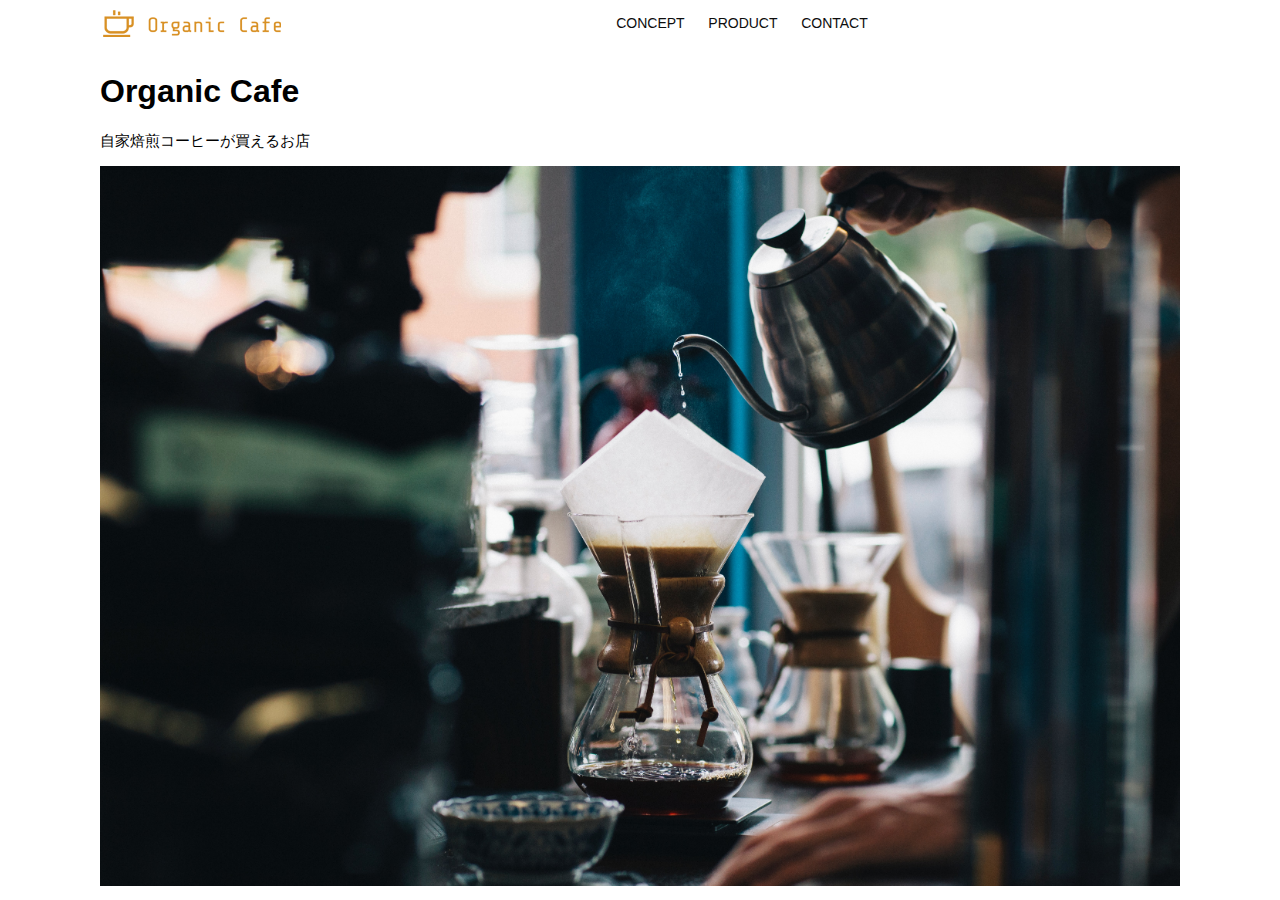
==== HTML-css-kadai_013/index.html @ 5f24b360 "Add files via upload" ====
<!DOCTYPE html>
<html>
  <head>
    <title>Organic Cafe</title>
    <meta charset="UTF-8" />
    <meta name="description" content="自家焙煎のコーヒーがお家で楽しめるOrganic Cafe"/>
    <meta name="viewport" content="width=device-width, initial-scale=1.0" />
    <link rel="stylesheet" href="style.css" />
  </head>
  <body>
    <!-- ヘッダー -->
    <header>
      <!-- ロゴ -->
      <a href="index.html" id="logo"><img src="images/logo.png" alt="トップページに戻る"/></a>

      <!-- PC用ナビゲーション -->
      <nav id="nav-pc">
        <a href="index.html#concept">CONCEPT</a>
        <a href="index.html#product">PRODUCT</a>
        <a href="index.html#contact">CONTACT</a>
      </nav>
      <nav>
        <img id="menu-sp" src="images/button-menu.png" alt="ナビゲーションを開く" onclick="document.getElementById('nav-sp').style.display = 'block'">
      </nav>
      <nav id="nav-sp">
        <img id="close" src="images/button-close.png" alt="ナビゲーションを閉じる" oncklick="document.getElementById('nav-sp').style.display = 'none'">

        <a id="logo-sp" href="index.html" onclick="document.getElementById('nav-sp').style.display = 'none'" ><img src="images/logo-sp.png" alt="トップページに戻る"></a>

        <a class="menu" href="index.html#concept" onclick="document.getElementById('nav-sp').style.display = 'none'">CONCEPT</a>

        <a class="menu" href="index.html#product" onclick="document.getElementById('nav-sp').style.display = 'none'">PRODUCT</a>

        <a class="menu" href="index.html#contact" onclick="document.getElementById('nav-sp').style.display = 'none'">CONTACT</a>
      </nav>
    </header>

    <main>
      <article>
        <!-- メインビジュアル -->
        <section id="main-visual">
          <div id="main-message">
            <h1>Organic Cafe</h1>
            <p>自家焙煎コーヒーが買えるお店</p>
          </div>
          <img src="images/main-image.jpg" alt="コーヒーをハンドドリップで淹れる画像"/>
        </section>
      </article>
    </main>
  </body>
</html>
---- HTML-css-kadai_013/style.css ----
/* PC、スマホ共通スタイル */
body {
  font-family: "Source Sans Pro", "Hiragino Kaku Gothic ProN", Meiryo, Arial,
    sans-serif;
}

p {
  font-size: 15px;
}

#main-visual>img {
  width: 100%;
}

/*================
PC用のスタイル
=================*/
@media screen and (min-width: 768px) {
  /* 横幅設定 */
  body {
    max-width: 1080px;
    min-width: 960px;
    margin: 0 auto 0 auto;
  }

  /* ヘッダー */
  header {
    display: flex;
    justify-content: space-between;
  }

  /* ナビゲーションのレイアウト */
  #nav-pc {
    text-align: right;
    font-size: 14px;
    padding-top: 15px;
  }

  /* ナビゲーションのリンクの装飾設定 */
  #nav-pc>a {
    text-decoration: none;
    margin-left: 20px;
  }

  #nav-pc>a:link {
    color: #0d0d0d;
  }

  #nav-pc>a:visited {
    color: #0d0d0d;
  }

  #nav-pc>a:hover {
    color: #0d0d0d;
    text-decoration: underline;
  }

  #nav-pc>a:active {
    color: #0d0d0d;
  }

  #menu-sp{
    display: none;
  }

  #nav-sp{
    display: none;
  }
}

@media screen and (max-width: 767px){
  body{
    min-width: 375px;
    margin: 0;
  }
  #nav-pc{
    display: none;
  }
  #menu-sp{
    float: right;
    padding: 0;
  }

  #nav-sp{
    background-color: #ce933e;
    position: absolute;
    left: 0;
    top: 0;
    height: 100%;
    width: 100%;
    display: none;
    z-index: 100;
  }
  #close{
    position: absolute;
    top: 20px;
    right: 20px;
  }
  #logo-sp{
    margin: 80px 0 30px 20px;
  }
  #nav-sp>a{
    display: block;
  }
  #nav-sp>a:link{
    color: #ffffff;
  }
  #nav-sp>a:visited{
    color: #ffffff;
  }
  #nav-sp>a:hover{
    color: #ffffff;
    text-decoration: underline;
  }
  #nav-sp>a:active{
    color: #ffffff;
  }
  #nav-sp>.menu {
    text-decoration: none;
    display: block;
    margin: 0 20px;
    height: 44px;
    font-size: 16px;
    background-image: url("images/arrow.png");
    background-repeat: no-repeat;
    background-position: right top;
  }
}
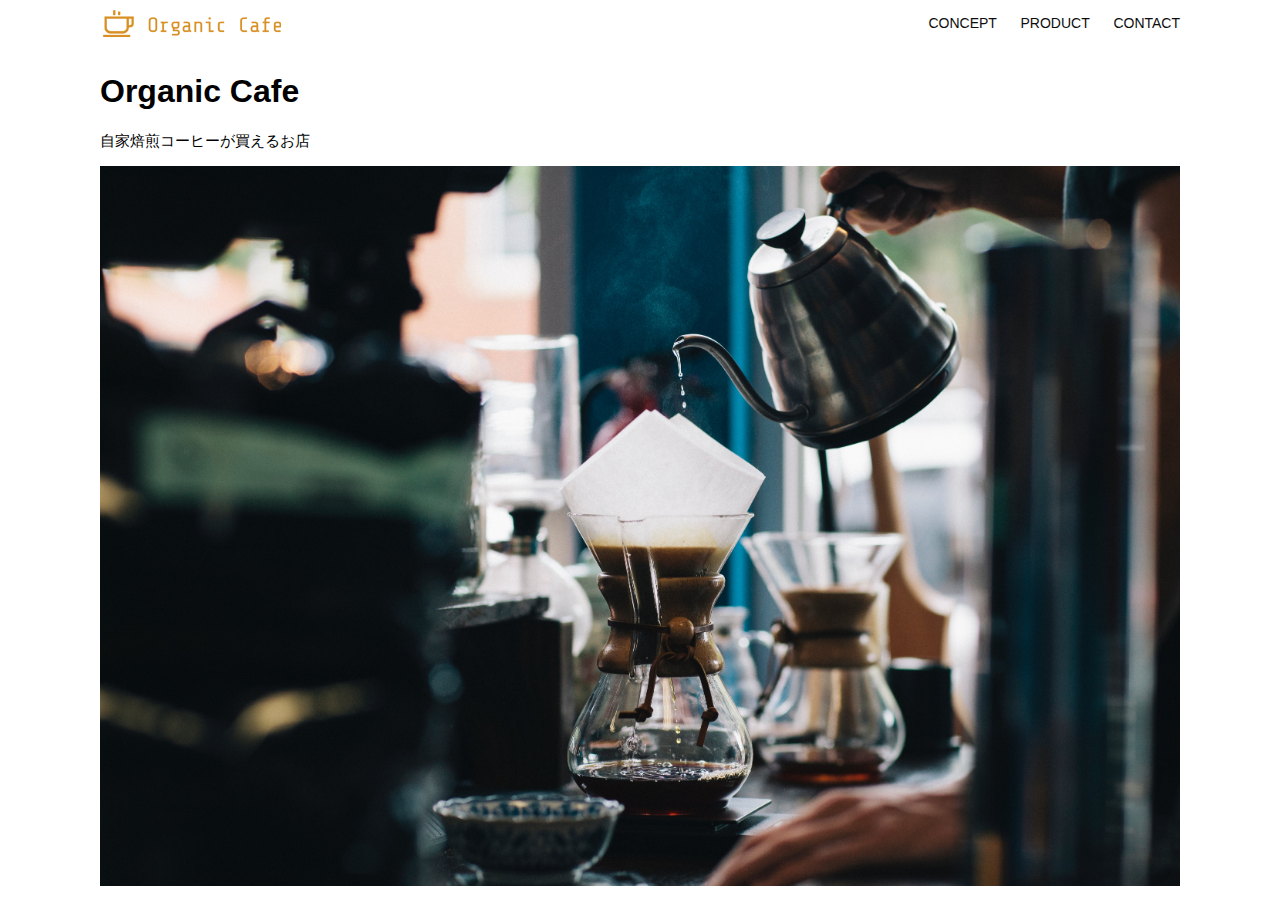
==== commit 4a55a4ed: "Add files via upload" ====
--- a/HTML-css-kadai_013/index.html
+++ b/HTML-css-kadai_013/index.html
@@ -19,11 +19,12 @@
         <a href="index.html#product">PRODUCT</a>
         <a href="index.html#contact">CONTACT</a>
       </nav>
-      <nav>
-        <img id="menu-sp" src="images/button-menu.png" alt="ナビゲーションを開く" onclick="document.getElementById('nav-sp').style.display = 'block'">
-      </nav>
+
+
+      <img id="menu-sp" src="images/button-menu.png" alt="ナビゲーションを開く" onclick="document.getElementById('nav-sp').style.display = 'block'">
+
       <nav id="nav-sp">
-        <img id="close" src="images/button-close.png" alt="ナビゲーションを閉じる" oncklick="document.getElementById('nav-sp').style.display = 'none'">
+        <img id="close" src="images/button-close.png" alt="ナビゲーションを閉じる" onclick="document.getElementById('nav-sp').style.display = 'none'">
 
         <a id="logo-sp" href="index.html" onclick="document.getElementById('nav-sp').style.display = 'none'" ><img src="images/logo-sp.png" alt="トップページに戻る"></a>
 
--- a/HTML-css-kadai_013/style.css
+++ b/HTML-css-kadai_013/style.css
@@ -73,9 +73,11 @@
     min-width: 375px;
     margin: 0;
   }
+
   #nav-pc{
     display: none;
   }
+
   #menu-sp{
     float: right;
     padding: 0;
@@ -91,30 +93,41 @@
     display: none;
     z-index: 100;
   }
+
   #close{
     position: absolute;
     top: 20px;
     right: 20px;
   }
+
   #logo-sp{
     margin: 80px 0 30px 20px;
   }
+
   #nav-sp>a{
     display: block;
   }
+
   #nav-sp>a:link{
     color: #ffffff;
   }
+
   #nav-sp>a:visited{
     color: #ffffff;
   }
+
   #nav-sp>a:hover{
     color: #ffffff;
+  }
+
+  #nav-sp>a:hover{
     text-decoration: underline;
   }
+
   #nav-sp>a:active{
     color: #ffffff;
   }
+
   #nav-sp>.menu {
     text-decoration: none;
     display: block;
@@ -125,4 +138,7 @@
     background-repeat: no-repeat;
     background-position: right top;
   }
-}+}
+
+
+
